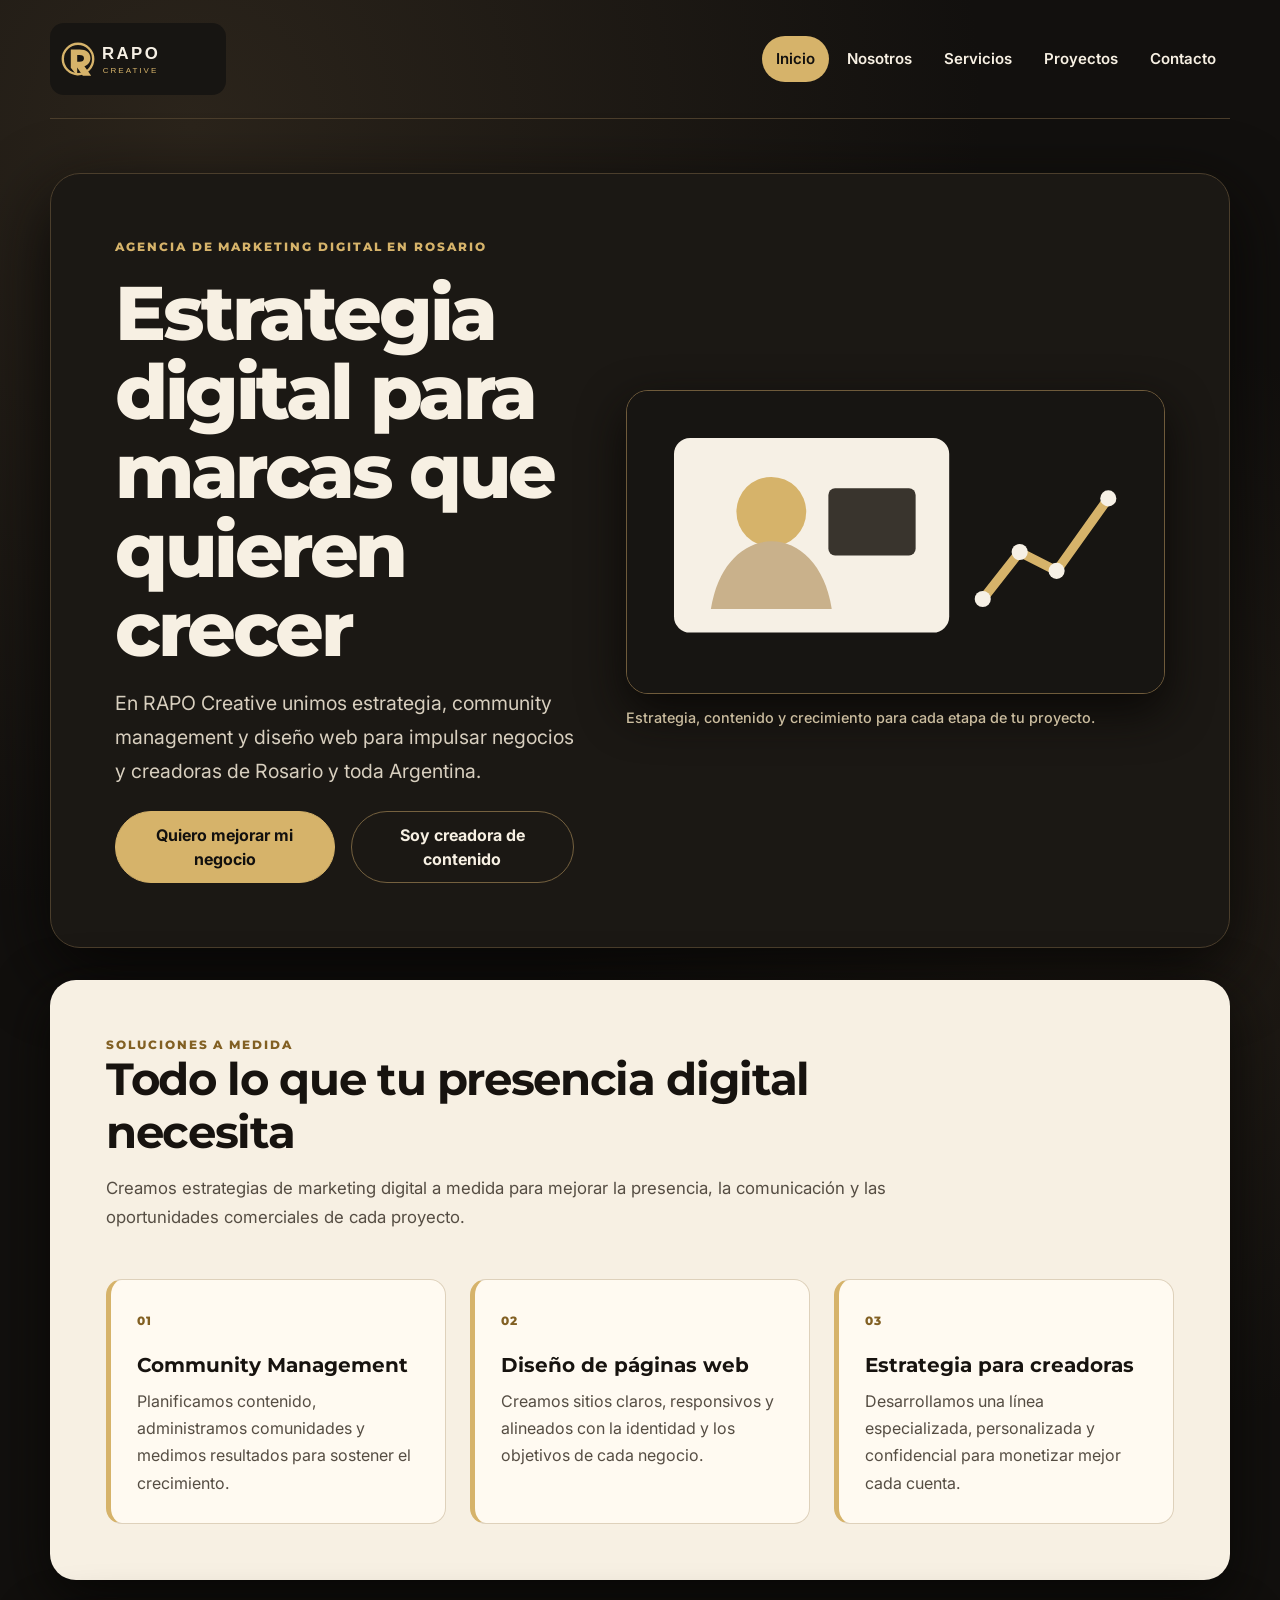
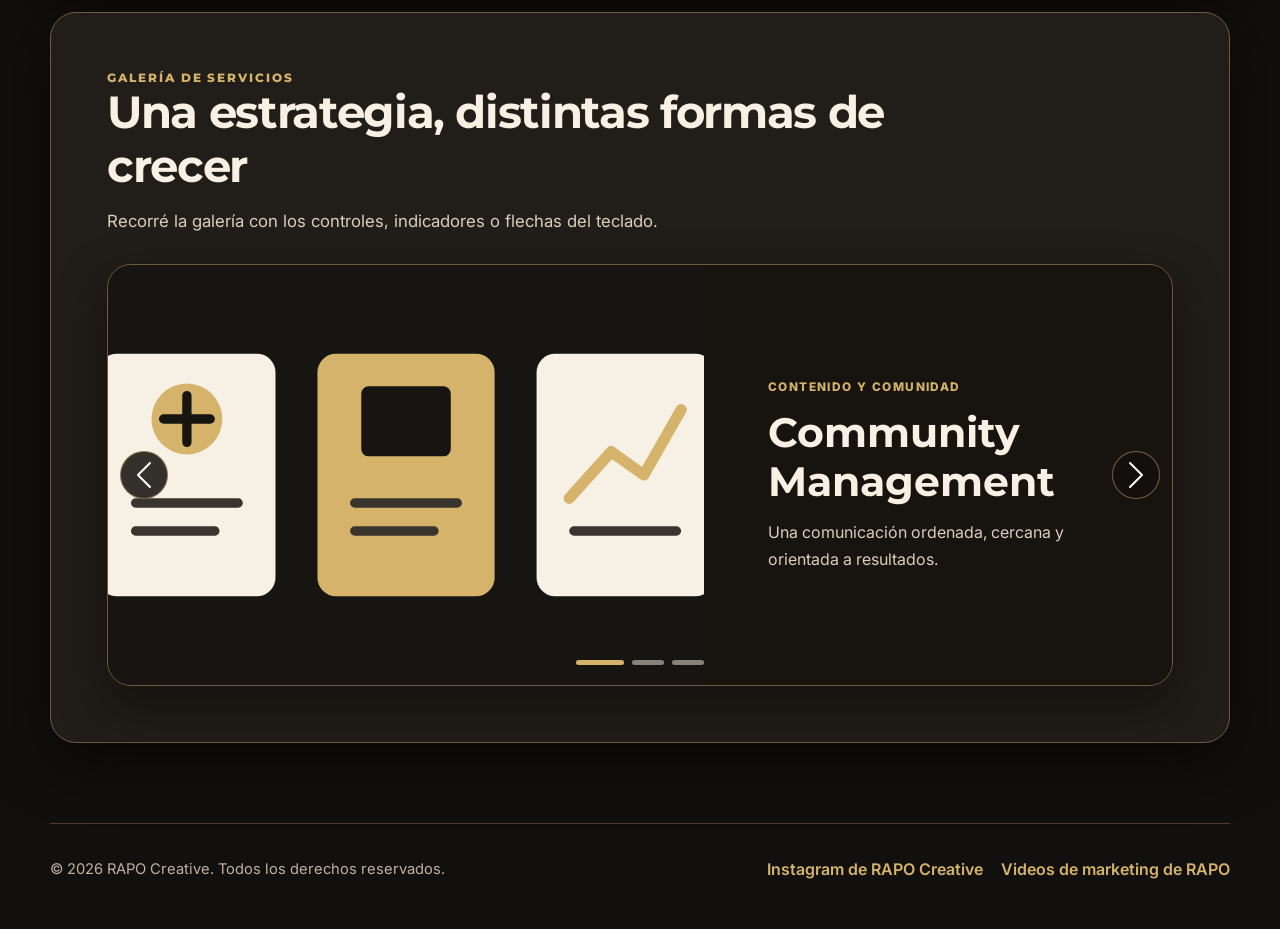
==== index.html @ f34aa63b "feat: optimizar sitio RAPO para SEO y accesibilidad" ====
<!DOCTYPE html>
<html lang="es-AR">
<head>
  <meta charset="UTF-8">
  <meta name="viewport" content="width=device-width, initial-scale=1.0">
  <meta name="description" content="RAPO Creative es una agencia de marketing digital en Rosario especializada en community management, diseño web y estrategias para negocios y creadoras.">
  <meta name="keywords" content="agencia de marketing digital en Rosario, community management, diseño web, estrategia digital, RAPO Creative">
  <meta name="author" content="RAPO Creative">
  <meta name="robots" content="index, follow">
  <meta name="theme-color" content="#12100e">
  <link rel="canonical" href="https://rapocreative.com.ar/">
  <link rel="icon" href="assets/img/logo-rapo.svg" type="image/svg+xml">
  <meta property="og:locale" content="es_AR">
  <meta property="og:type" content="website">
  <meta property="og:site_name" content="RAPO Creative">
  <meta property="og:title" content="Agencia de marketing digital en Rosario | RAPO Creative">
  <meta property="og:description" content="Community management, diseño web y estrategias digitales para negocios y creadoras.">
  <meta property="og:url" content="https://rapocreative.com.ar/">
  <meta name="twitter:card" content="summary">
  <link rel="preconnect" href="https://fonts.googleapis.com">
  <link rel="preconnect" href="https://fonts.gstatic.com" crossorigin>
  <link href="https://fonts.googleapis.com/css2?family=Inter:wght@400;500;600;700&amp;family=Montserrat:wght@600;700;800&amp;display=swap" rel="stylesheet">
  <link href="https://cdn.jsdelivr.net/npm/bootstrap@5.3.8/dist/css/bootstrap.min.css" rel="stylesheet" integrity="sha384-sRIl4kxILFvY47J16cr9ZwB07vP4J8+LH7qKQnuqkuIAvNWLzeN8tE5YBujZqJLB" crossorigin="anonymous">
  <link rel="stylesheet" href="styles/styles.css">
  <title>Agencia de marketing digital en Rosario | RAPO Creative</title>
  <script type="application/ld+json">
    {
      "@context": "https://schema.org",
      "@type": "ProfessionalService",
      "name": "RAPO Creative",
      "url": "https://rapocreative.com.ar/",
      "logo": "https://rapocreative.com.ar/assets/img/logo-rapo.svg",
      "description": "Agencia de marketing digital especializada en community management, diseño web y estrategia para creadoras digitales.",
      "address": {
        "@type": "PostalAddress",
        "addressLocality": "Rosario",
        "addressRegion": "Santa Fe",
        "addressCountry": "AR"
      },
      "areaServed": [
        {"@type": "City", "name": "Rosario"},
        {"@type": "Country", "name": "Argentina"}
      ],
      "sameAs": ["https://www.instagram.com/rapocreative/"],
      "serviceType": ["Community Management", "Diseño web", "Estrategia digital"]
    }
  </script>
</head>
<body class="site-body layout-grid page-home">
  <a class="skip-link" href="#contenido-principal">Saltar al contenido principal</a>
  <header class="site-header">
    <nav class="navbar navbar-expand-lg navbar-dark rapo-navbar" aria-label="Navegación principal">
      <div class="container-fluid px-0">
        <a class="navbar-brand logo-link" href="index.html" aria-label="Ir al inicio de RAPO Creative">
          <img class="logo-image" src="assets/img/logo-rapo.svg" alt="Logo de RAPO Creative" width="220" height="90">
        </a>

        <button class="navbar-toggler" type="button" data-bs-toggle="collapse" data-bs-target="#mainNav" aria-controls="mainNav" aria-expanded="false" aria-label="Abrir menú de navegación">
          <span class="navbar-toggler-icon"></span>
        </button>

        <div class="collapse navbar-collapse" id="mainNav">
          <ul class="navbar-nav ms-auto align-items-lg-center gap-lg-1">
            <li class="nav-item"><a class="nav-link menu-link active" href="index.html" aria-current="page">Inicio</a></li>
            <li class="nav-item"><a class="nav-link menu-link" href="pages/nosotros.html">Nosotros</a></li>
            <li class="nav-item"><a class="nav-link menu-link" href="pages/servicios.html">Servicios</a></li>
            <li class="nav-item"><a class="nav-link menu-link" href="pages/proyectos.html">Proyectos</a></li>
            <li class="nav-item"><a class="nav-link menu-link" href="pages/contacto.html">Contacto</a></li>
          </ul>
        </div>
      </div>
    </nav>
  </header>

  <main class="site-main" id="contenido-principal">
    <section class="hero-section">
      <article class="hero-content">
        <p class="eyebrow-text">AGENCIA DE MARKETING DIGITAL EN ROSARIO</p>
        <h1 class="page-title">Estrategia digital para marcas que quieren crecer</h1>
        <p class="lead-text">En RAPO Creative unimos estrategia, community management y diseño web para impulsar negocios y creadoras de Rosario y toda Argentina.</p>
        <nav class="hero-actions d-flex flex-column flex-sm-row gap-3" aria-label="Acciones principales">
          <a class="btn rapo-btn rapo-btn--primary" href="pages/contacto.html">Quiero mejorar mi negocio</a>
          <a class="btn rapo-btn rapo-btn--secondary" href="pages/servicios.html#creadoras">Soy creadora de contenido</a>
        </nav>
      </article>

      <figure class="hero-figure">
        <img class="hero-image" src="assets/img/agencia-marketing-digital-rapo.svg" alt="Equipo de RAPO Creative trabajando en una estrategia de marketing digital" width="800" height="450" fetchpriority="high">
        <figcaption class="figure-caption">Estrategia, contenido y crecimiento para cada etapa de tu proyecto.</figcaption>
      </figure>
    </section>

    <section class="content-section" aria-labelledby="servicios-destacados">
      <p class="eyebrow-text eyebrow-text--dark">SOLUCIONES A MEDIDA</p>
      <h2 class="section-title" id="servicios-destacados">Todo lo que tu presencia digital necesita</h2>
      <p class="body-text">Creamos estrategias de marketing digital a medida para mejorar la presencia, la comunicación y las oportunidades comerciales de cada proyecto.</p>

      <div class="row g-4 mt-1">
        <div class="col-md-6 col-xl-4">
          <article class="card service-card h-100">
            <div class="card-body">
              <span class="service-number" aria-hidden="true">01</span>
              <h3 class="card-title">Community Management</h3>
              <p class="card-text">Planificamos contenido, administramos comunidades y medimos resultados para sostener el crecimiento.</p>
            </div>
          </article>
        </div>

        <div class="col-md-6 col-xl-4">
          <article class="card service-card h-100">
            <div class="card-body">
              <span class="service-number" aria-hidden="true">02</span>
              <h3 class="card-title">Diseño de páginas web</h3>
              <p class="card-text">Creamos sitios claros, responsivos y alineados con la identidad y los objetivos de cada negocio.</p>
            </div>
          </article>
        </div>

        <div class="col-md-12 col-xl-4">
          <article class="card service-card h-100">
            <div class="card-body">
              <span class="service-number" aria-hidden="true">03</span>
              <h3 class="card-title">Estrategia para creadoras</h3>
              <p class="card-text">Desarrollamos una línea especializada, personalizada y confidencial para monetizar mejor cada cuenta.</p>
            </div>
          </article>
        </div>
      </div>
    </section>

    <section class="content-section content-section--accent gallery-section" aria-labelledby="galeria-titulo">
      <header class="gallery-heading">
        <p class="eyebrow-text">GALERÍA DE SERVICIOS</p>
        <h2 class="section-title section-title--light" id="galeria-titulo">Una estrategia, distintas formas de crecer</h2>
        <p class="body-text body-text--light">Recorré la galería con los controles, indicadores o flechas del teclado.</p>
      </header>

      <section id="rapoCarousel" class="carousel slide carousel-fade rapo-carousel" aria-roledescription="carrusel" aria-label="Galería de servicios de RAPO Creative" data-bs-ride="carousel" data-bs-interval="5500">
        <div class="carousel-indicators">
          <button type="button" data-bs-target="#rapoCarousel" data-bs-slide-to="0" class="active" aria-current="true" aria-label="Ver Community Management"></button>
          <button type="button" data-bs-target="#rapoCarousel" data-bs-slide-to="1" aria-label="Ver diseño web"></button>
          <button type="button" data-bs-target="#rapoCarousel" data-bs-slide-to="2" aria-label="Ver estrategia para creadoras"></button>
        </div>

        <div class="carousel-inner">
          <div class="carousel-item active">
            <article class="carousel-panel">
              <img src="assets/img/servicios-marketing-digital.svg" class="d-block carousel-image" alt="Panel de herramientas para gestionar redes sociales y comunidades digitales" width="800" height="450">
              <div class="carousel-copy">
                <p class="carousel-kicker">CONTENIDO Y COMUNIDAD</p>
                <h3>Community Management</h3>
                <p>Una comunicación ordenada, cercana y orientada a resultados.</p>
              </div>
            </article>
          </div>

          <div class="carousel-item">
            <article class="carousel-panel">
              <img src="assets/img/proyectos-diseno-web-marketing.svg" class="d-block carousel-image" alt="Diseño de una página web adaptable para una marca" width="800" height="450" loading="lazy">
              <div class="carousel-copy">
                <p class="carousel-kicker">DISEÑO Y DESARROLLO</p>
                <h3>Páginas web responsivas</h3>
                <p>Tu negocio disponible en cualquier dispositivo con una identidad coherente.</p>
              </div>
            </article>
          </div>

          <div class="carousel-item">
            <article class="carousel-panel">
              <img src="assets/img/equipo-rapo-estrategia-digital.svg" class="d-block carousel-image" alt="Equipo de RAPO Creative planificando una estrategia para una creadora digital" width="800" height="450" loading="lazy">
              <div class="carousel-copy">
                <p class="carousel-kicker">ACOMPAÑAMIENTO ESPECIALIZADO</p>
                <h3>Estrategia para creadoras</h3>
                <p>Planificación confidencial para profesionalizar contenido y monetización.</p>
              </div>
            </article>
          </div>
        </div>

        <button class="carousel-control-prev" type="button" data-bs-target="#rapoCarousel" data-bs-slide="prev">
          <span class="carousel-control-prev-icon" aria-hidden="true"></span>
          <span class="visually-hidden">Anterior</span>
        </button>
        <button class="carousel-control-next" type="button" data-bs-target="#rapoCarousel" data-bs-slide="next">
          <span class="carousel-control-next-icon" aria-hidden="true"></span>
          <span class="visually-hidden">Siguiente</span>
        </button>
      </section>
    </section>
  </main>

  <footer class="site-footer">
    <p class="copyright-text">&copy; 2026 RAPO Creative. Todos los derechos reservados.</p>
    <nav class="social-nav" aria-label="Redes sociales">
      <ul class="social-list">
        <li class="social-item"><a class="social-link" href="https://www.instagram.com/rapocreative/" target="_blank" rel="me noopener noreferrer">Instagram de RAPO Creative</a></li>
        <li class="social-item"><a class="social-link" href="https://www.instagram.com/rapocreative/reels/" target="_blank" rel="noopener noreferrer">Videos de marketing de RAPO</a></li>
      </ul>
    </nav>
  </footer>

  <script src="https://cdn.jsdelivr.net/npm/bootstrap@5.3.8/dist/js/bootstrap.bundle.min.js" integrity="sha384-FKyoEForCGlyvwx9Hj09JcYn3nv7wiPVlz7YYwJrWVcXK/BmnVDxM+D2scQbITxI" crossorigin="anonymous"></script>
</body>
</html>
---- styles/styles.css ----
/* ==================================================
   1. VARIABLES Y CONFIGURACIÓN GENERAL
   ================================================== */

:root {
  --rapo-bg: #12100e;
  --rapo-surface: #1b1814;
  --rapo-surface-strong: #211d18;
  --rapo-ivory: #f7f0e3;
  --rapo-ivory-soft: #fffaf1;
  --rapo-gold: #d6b36a;
  --rapo-gold-light: #f0d494;
  --rapo-border: #4b3e2c;
  --rapo-text-muted: #d8cfbf;
  --rapo-dark-text: #24201b;
  --rapo-shadow: #080706;
}

* {
  box-sizing: border-box;
}

html {
  scroll-behavior: smooth;
}

.skip-link {
  position: fixed;
  top: 12px;
  left: 12px;
  z-index: 1100;
  padding: 10px 16px;
  border-radius: 999px;
  background-color: var(--rapo-gold-light);
  color: var(--rapo-bg);
  font-weight: 800;
  text-decoration: none;
  transform: translateY(-160%);
  transition: transform 0.2s ease;
}

.skip-link:focus {
  outline: 3px solid var(--rapo-ivory);
  outline-offset: 3px;
  transform: translateY(0);
}

#contenido-principal {
  scroll-margin-top: 24px;
}

.site-body {
  min-height: 100vh;
  margin: 0;
  overflow-x: hidden;
  background-color: var(--rapo-bg);
  background-image:
    radial-gradient(circle at 15% 5%, #2b241b 0, transparent 30%),
    radial-gradient(circle at 85% 35%, #241e17 0, transparent 28%);
  color: var(--rapo-ivory);
  font-family: 'Inter', sans-serif;
  font-size: 1rem;
  font-weight: 400;
  line-height: 1.7;
}

/* ==================================================
   2. NAVBAR DE BOOTSTRAP PERSONALIZADA
   ================================================== */

.site-header {
  width: min(1180px, calc(100% - 24px));
  margin: 0 auto;
  padding: 18px 0;
  border-bottom: 1px solid var(--rapo-border);
}

.rapo-navbar {
  width: 100%;
  padding: 0;
}

.logo-link {
  display: inline-flex;
  margin: 0;
  padding: 0;
  border-radius: 14px;
  transition: transform 0.25s ease, filter 0.25s ease, box-shadow 0.25s ease;
}

.logo-link:hover {
  filter: brightness(1.12);
  transform: translateY(-2px);
}

.logo-link:focus-visible {
  outline: 3px solid var(--rapo-gold-light);
  outline-offset: 5px;
  box-shadow: 0 0 0 5px #12100e;
}

.logo-link:active {
  filter: brightness(0.94);
  transform: translateY(0) scale(0.98);
}

.logo-image {
  display: block;
  width: 164px;
  height: auto;
  border-radius: 14px;
}

.navbar-toggler {
  padding: 9px 11px;
  border: 1px solid var(--rapo-gold);
  border-radius: 12px;
  box-shadow: none;
  transition: background-color 0.2s ease, transform 0.2s ease, box-shadow 0.2s ease;
}

.navbar-toggler:hover {
  background-color: #d6b36a26;
  transform: translateY(-1px);
}

.navbar-toggler:focus {
  border-color: var(--rapo-gold-light);
  box-shadow: 0 0 0 4px #d6b36a40;
}

.navbar-toggler:active {
  background-color: var(--rapo-gold);
  transform: scale(0.96);
}

.navbar-collapse {
  padding: 16px 0 2px;
}

.rapo-navbar .navbar-nav .nav-link {
  display: block;
  margin: 3px 0;
  padding: 10px 14px;
  border-radius: 999px;
  color: var(--rapo-ivory);
  font-size: 0.94rem;
  font-weight: 600;
  text-decoration: none;
  transition: background-color 0.22s ease, color 0.22s ease, transform 0.22s ease, box-shadow 0.22s ease;
}

.rapo-navbar .navbar-nav .nav-link:hover {
  background-color: #d6b36a26;
  color: var(--rapo-gold-light);
  transform: translateX(4px);
}

.rapo-navbar .navbar-nav .nav-link:focus-visible {
  outline: 3px solid var(--rapo-gold-light);
  outline-offset: 2px;
  background-color: #d6b36a1f;
  color: var(--rapo-ivory);
}

.rapo-navbar .navbar-nav .nav-link:active {
  background-color: var(--rapo-gold-light);
  color: var(--rapo-bg);
  transform: scale(0.96);
}

.rapo-navbar .navbar-nav .nav-link.active,
.rapo-navbar .navbar-nav .nav-link.active:hover {
  background-color: var(--rapo-gold);
  color: var(--rapo-bg);
}

/* ==================================================
   3. CONTENIDO PRINCIPAL Y PORTADA
   ================================================== */

.site-main {
  width: min(1180px, calc(100% - 24px));
  margin: 0 auto;
  padding: 28px 0 56px;
}

.hero-section {
  display: flex;
  flex-direction: column;
  gap: 32px;
  margin-bottom: 32px;
  padding: clamp(28px, 5vw, 68px);
  overflow: hidden;
  border: 1px solid var(--rapo-border);
  border-radius: 30px;
  background-color: var(--rapo-surface);
  box-shadow: 0 24px 70px var(--rapo-shadow);
}

.hero-content {
  display: flex;
  flex-direction: column;
  gap: 18px;
  min-width: 0;
}

.eyebrow-text {
  margin: 0;
  color: var(--rapo-gold);
  font-family: 'Montserrat', sans-serif;
  font-size: 0.76rem;
  font-weight: 800;
  letter-spacing: 0.16em;
  line-height: 1.4;
}

.eyebrow-text--dark {
  color: #826023;
}

.page-title {
  margin: 0;
  color: var(--rapo-ivory);
  font-family: 'Montserrat', sans-serif;
  font-size: clamp(2.45rem, 6vw, 4.75rem);
  font-weight: 800;
  letter-spacing: -0.045em;
  line-height: 1.04;
}

.lead-text {
  margin: 0;
  color: var(--rapo-text-muted);
  font-size: clamp(1.04rem, 2vw, 1.22rem);
  font-weight: 400;
  line-height: 1.75;
}

.hero-actions {
  margin-top: 4px;
}

.hero-figure {
  margin: 0;
  min-width: 0;
}

.hero-image {
  display: block;
  width: 100%;
  height: auto;
  border: 1px solid #6f5b3b;
  border-radius: 22px;
  box-shadow: 0 18px 45px #0b0907;
}

.figure-caption {
  margin-top: 12px;
  color: #cbbd9f;
  font-size: 0.9rem;
  font-weight: 500;
}

/* Botones de Bootstrap con identidad RAPO */
.rapo-btn {
  min-height: 48px;
  padding: 11px 20px;
  border: 1px solid transparent;
  border-radius: 999px;
  font-family: 'Inter', sans-serif;
  font-weight: 700;
  transition: background-color 0.22s ease, border-color 0.22s ease, color 0.22s ease, transform 0.22s ease, box-shadow 0.22s ease;
}

.rapo-btn--primary {
  border-color: var(--rapo-gold);
  background-color: var(--rapo-gold);
  color: var(--rapo-bg);
}

.rapo-btn--secondary {
  border-color: #75613f;
  background-color: transparent;
  color: var(--rapo-ivory);
}

.rapo-btn:hover {
  border-color: var(--rapo-gold-light);
  background-color: var(--rapo-gold-light);
  color: var(--rapo-bg);
  transform: translateY(-3px);
  box-shadow: 0 10px 24px #08070680;
}

.rapo-btn:focus-visible {
  outline: 3px solid var(--rapo-gold-light);
  outline-offset: 4px;
  box-shadow: 0 0 0 5px #12100e;
}

.rapo-btn:active,
.rapo-btn.btn:active {
  border-color: #b48f44;
  background-color: #b48f44;
  color: var(--rapo-bg);
  transform: translateY(0) scale(0.97);
  box-shadow: none;
}

/* ==================================================
   4. SECCIONES, TARJETAS Y LISTAS
   ================================================== */

.content-section {
  margin-top: 32px;
  padding: clamp(28px, 5vw, 56px);
  border-radius: 26px;
  background-color: var(--rapo-ivory);
  color: var(--rapo-dark-text);
  box-shadow: 0 18px 55px #090806;
}

.content-section--accent {
  border: 1px solid #6f5b3b;
  background-color: var(--rapo-surface-strong);
  color: var(--rapo-ivory);
}

.section-title {
  max-width: 820px;
  margin: 0 0 14px;
  color: #17130f;
  font-family: 'Montserrat', sans-serif;
  font-size: clamp(1.8rem, 4vw, 2.8rem);
  font-weight: 700;
  letter-spacing: -0.03em;
  line-height: 1.2;
}

.section-title--light {
  color: var(--rapo-ivory);
}

.body-text {
  max-width: 850px;
  margin: 0 0 24px;
  color: #554d43;
  font-size: 1.05rem;
}

.body-text--light {
  color: var(--rapo-text-muted);
}

.content-card,
.service-card,
.project-card {
  border: 1px solid #ded1bb;
  border-left: 5px solid var(--rapo-gold);
  border-radius: 16px;
  background-color: var(--rapo-ivory-soft);
  color: var(--rapo-dark-text);
  box-shadow: none;
  transition: transform 0.24s ease, border-color 0.24s ease, box-shadow 0.24s ease, background-color 0.24s ease;
}

.content-card {
  margin-top: 18px;
  padding: 24px;
}

.service-card .card-body,
.project-card .card-body {
  padding: 26px;
}

.content-card:hover,
.service-card:hover,
.project-card:hover {
  border-color: #c5a35d;
  background-color: #fffdf8;
  transform: translateY(-6px);
  box-shadow: 0 16px 30px #3a2d171f;
}

.content-card:focus,
.service-card:focus,
.project-card:focus {
  outline: 3px solid #a47e35;
  outline-offset: 4px;
  transform: translateY(-3px);
}

.content-card:active,
.service-card:active,
.project-card:active {
  background-color: #f4e7d1;
  transform: translateY(-1px) scale(0.99);
  box-shadow: 0 6px 16px #3a2d171a;
}

.card-title {
  margin: 0 0 9px;
  color: #17130f;
  font-family: 'Montserrat', sans-serif;
  font-size: 1.23rem;
  font-weight: 700;
  line-height: 1.3;
}

.card-text {
  margin: 0;
  color: #554d43;
}

.service-number,
.project-tag {
  display: inline-block;
  margin-bottom: 22px;
  color: #826023;
  font-family: 'Montserrat', sans-serif;
  font-size: 0.78rem;
  font-weight: 800;
  letter-spacing: 0.12em;
}

.feature-list,
.process-list {
  display: grid;
  grid-template-columns: minmax(0, 1fr);
  gap: 14px;
  margin: 26px 0 0;
  padding: 0;
  list-style: none;
}

.feature-item,
.process-item {
  position: relative;
  padding: 18px 18px 18px 48px;
  border: 1px solid #5a4932;
  border-radius: 14px;
  background-color: #17130f;
  color: var(--rapo-ivory);
  font-weight: 500;
}

.feature-item::before,
.process-item::before {
  position: absolute;
  top: 17px;
  left: 18px;
  color: var(--rapo-gold);
  font-family: 'Montserrat', sans-serif;
  font-size: 1.15rem;
  font-weight: 800;
}

.feature-item::before {
  content: '•';
}

.process-list {
  counter-reset: process-step;
}

.process-item {
  counter-increment: process-step;
}

.process-item::before {
  content: counter(process-step) '.';
}

/* ==================================================
   5. CAROUSEL DE BOOTSTRAP
   ================================================== */

.gallery-heading {
  margin-bottom: 28px;
}

.rapo-carousel {
  overflow: hidden;
  border: 1px solid #6f5b3b;
  border-radius: 24px;
  background-color: #15120f;
  box-shadow: 0 20px 46px #08070680;
}

.rapo-carousel .carousel-inner {
  border-radius: 23px;
}

.carousel-panel {
  display: grid;
  grid-template-columns: minmax(0, 1fr);
  min-height: 470px;
  background-color: #17130f;
  transition: background-color 0.3s ease, filter 0.3s ease, transform 0.3s ease;
}

.carousel-panel:hover {
  background-color: #1e1913;
}

.carousel-panel:focus {
  outline: 3px solid var(--rapo-gold-light);
  outline-offset: -7px;
  filter: brightness(1.05);
}

.carousel-panel:active {
  filter: brightness(0.93);
  transform: scale(0.995);
}

.carousel-image {
  width: 100%;
  height: 270px;
  object-fit: cover;
  object-position: center;
}

.carousel-copy {
  display: flex;
  flex-direction: column;
  justify-content: center;
  padding: 36px 52px 72px;
}

.carousel-copy h3 {
  margin: 0 0 12px;
  color: var(--rapo-ivory);
  font-family: 'Montserrat', sans-serif;
  font-size: clamp(1.65rem, 4vw, 2.55rem);
  font-weight: 700;
}

.carousel-copy p {
  margin: 0;
  color: var(--rapo-text-muted);
}

.carousel-copy .carousel-kicker {
  margin-bottom: 12px;
  color: var(--rapo-gold);
  font-size: 0.74rem;
  font-weight: 800;
  letter-spacing: 0.12em;
}

.rapo-carousel .carousel-indicators {
  gap: 8px;
  margin-bottom: 20px;
}

.rapo-carousel .carousel-indicators [data-bs-target] {
  width: 32px;
  height: 5px;
  margin: 0;
  border: 0;
  border-radius: 999px;
  background-color: #f7f0e3;
  transition: width 0.22s ease, background-color 0.22s ease, transform 0.22s ease;
}

.rapo-carousel .carousel-indicators [data-bs-target]:hover,
.rapo-carousel .carousel-indicators [data-bs-target]:focus-visible {
  width: 44px;
  background-color: var(--rapo-gold-light);
  outline: none;
}

.rapo-carousel .carousel-indicators [data-bs-target]:active {
  transform: scaleX(0.86);
}

.rapo-carousel .carousel-indicators .active {
  width: 48px;
  background-color: var(--rapo-gold);
}

.rapo-carousel .carousel-control-prev,
.rapo-carousel .carousel-control-next {
  width: 48px;
  height: 48px;
  top: 50%;
  margin: 0 12px;
  border: 1px solid #d6b36a80;
  border-radius: 50%;
  background-color: #12100ed9;
  opacity: 1;
  transform: translateY(-50%);
  transition: background-color 0.2s ease, transform 0.2s ease, box-shadow 0.2s ease;
}

.rapo-carousel .carousel-control-prev:hover,
.rapo-carousel .carousel-control-next:hover {
  background-color: var(--rapo-gold);
  transform: translateY(-50%) scale(1.08);
}

.rapo-carousel .carousel-control-prev:focus-visible,
.rapo-carousel .carousel-control-next:focus-visible {
  outline: 3px solid var(--rapo-gold-light);
  outline-offset: 3px;
  box-shadow: 0 0 0 4px #12100e;
}

.rapo-carousel .carousel-control-prev:active,
.rapo-carousel .carousel-control-next:active {
  background-color: #b48f44;
  transform: translateY(-50%) scale(0.93);
}

/* ==================================================
   6. ACORDEÓN DE BOOTSTRAP
   ================================================== */

.rapo-accordion {
  margin-top: 28px;
  --bs-accordion-border-color: #5a4932;
  --bs-accordion-border-radius: 14px;
  --bs-accordion-inner-border-radius: 13px;
}

.rapo-accordion .accordion-item {
  overflow: hidden;
  border-color: #5a4932;
  background-color: #17130f;
  color: var(--rapo-ivory);
}

.rapo-accordion .accordion-button {
  background-color: #17130f;
  color: var(--rapo-ivory);
  font-family: 'Montserrat', sans-serif;
  font-weight: 700;
  box-shadow: none;
  transition: background-color 0.22s ease, color 0.22s ease, padding-left 0.22s ease;
}

.rapo-accordion .accordion-button:not(.collapsed) {
  background-color: var(--rapo-gold);
  color: var(--rapo-bg);
}

.rapo-accordion .accordion-button:hover {
  background-color: #2a231a;
  color: var(--rapo-gold-light);
  padding-left: 24px;
}

.rapo-accordion .accordion-button:not(.collapsed):hover {
  background-color: var(--rapo-gold-light);
  color: var(--rapo-bg);
}

.rapo-accordion .accordion-button:focus-visible {
  outline: 3px solid var(--rapo-gold-light);
  outline-offset: -4px;
  box-shadow: none;
}

.rapo-accordion .accordion-button:active {
  background-color: #b48f44;
  color: var(--rapo-bg);
}

.rapo-accordion .accordion-button::after {
  filter: invert(88%) sepia(33%) saturate(650%) hue-rotate(352deg) brightness(95%);
}

.rapo-accordion .accordion-button:not(.collapsed)::after {
  filter: brightness(0.2);
}

.rapo-accordion .accordion-body {
  color: var(--rapo-text-muted);
}

/* ==================================================
   7. MOBILE FIRST: GRID, FLEXBOX Y BOX MODEL
   ================================================== */

.layout-grid .site-main {
  display: flex;
  flex-direction: column;
  gap: 32px;
}

.layout-grid .hero-section {
  display: grid;
  grid-template-columns: minmax(0, 1fr);
  grid-template-areas:
    'contenido'
    'imagen';
  align-items: center;
  gap: 32px;
  margin-bottom: 0;
}

.layout-grid .hero-content {
  grid-area: contenido;
}

.layout-grid .hero-figure {
  grid-area: imagen;
}

.layout-grid .content-section {
  margin-top: 0;
}

.project-cards {
  margin-top: 8px;
}

.service-grid {
  margin-top: 8px;
}

.contact-address {
  margin: 22px 0 0;
  color: #4a4238;
  font-style: normal;
  font-weight: 600;
  line-height: 1.7;
}

/* ==================================================
   8. PIE DE PÁGINA Y ENLACES
   ================================================== */

.site-footer {
  display: flex;
  flex-direction: column;
  align-items: flex-start;
  justify-content: space-between;
  gap: 24px;
  width: min(1180px, calc(100% - 24px));
  margin: 0 auto;
  padding: 32px 0 46px;
  border-top: 1px solid var(--rapo-border);
}

.copyright-text {
  margin: 0;
  color: #bdb2a1;
  font-size: 0.92rem;
}

.social-list {
  display: flex;
  flex-wrap: wrap;
  gap: 18px;
  margin: 0;
  padding: 0;
  list-style: none;
}

.social-link {
  display: inline-block;
  color: var(--rapo-gold);
  font-weight: 600;
  text-decoration: none;
  transition: color 0.2s ease, transform 0.2s ease, text-decoration-color 0.2s ease;
}

.social-link:hover {
  color: var(--rapo-ivory);
  text-decoration: underline;
  text-decoration-color: var(--rapo-gold);
  text-underline-offset: 5px;
  transform: translateY(-2px);
}

.social-link:focus-visible {
  outline: 3px solid var(--rapo-gold-light);
  outline-offset: 4px;
  border-radius: 4px;
  color: var(--rapo-ivory);
}

.social-link:active {
  color: #b48f44;
  transform: translateY(0) scale(0.96);
}

/* ==================================================
   9. AJUSTES RESPONSIVOS MOBILE FIRST
   ================================================== */

@media (max-width: 575.98px) {
  .site-header,
  .site-main,
  .site-footer {
    width: min(100% - 32px, 1180px);
  }

  .site-header {
    padding: 14px 0;
  }

  .logo-image {
    width: 132px;
  }

  .navbar-toggler {
    padding: 7px 9px;
  }

  .site-main {
    padding: 20px 0 48px;
  }

  .hero-section {
    gap: 24px;
    margin-bottom: 24px;
    padding: 24px;
    border-radius: 22px;
  }

  .page-title {
    font-size: clamp(2rem, 11vw, 2.8rem);
    line-height: 1.08;
  }

  .lead-text {
    font-size: 1rem;
    line-height: 1.65;
  }

  .hero-actions,
  .hero-actions .rapo-btn {
    width: 100%;
  }

  .content-section {
    margin-top: 24px;
    padding: 24px;
    border-radius: 22px;
  }

  .section-title {
    font-size: clamp(1.65rem, 8vw, 2.15rem);
  }

  .service-card .card-body,
  .project-card .card-body {
    padding: 22px;
  }

  .carousel-panel {
    min-height: 0;
  }

  .carousel-image {
    height: 210px;
  }

  .carousel-copy {
    padding: 30px 24px 76px;
  }

  .rapo-carousel .carousel-control-prev,
  .rapo-carousel .carousel-control-next {
    width: 42px;
    height: 42px;
    margin: 0 8px;
  }

  .rapo-carousel .carousel-indicators [data-bs-target] {
    width: 24px;
  }

  .rapo-carousel .carousel-indicators .active {
    width: 36px;
  }

  .rapo-accordion .accordion-button {
    padding: 16px;
    font-size: 0.96rem;
    line-height: 1.4;
  }

  .site-footer {
    padding: 28px 0 36px;
  }
}

@media (min-width: 576px) {
  .site-header,
  .site-main,
  .site-footer {
    width: min(1180px, calc(100% - 40px));
  }

  .hero-actions {
    align-items: center;
  }
}

@media (min-width: 768px) and (max-width: 991.98px) {
  .site-main {
    padding: 40px 0 64px;
  }

  .hero-section {
    padding: 44px;
  }

  .content-section {
    padding: 44px;
  }

  .carousel-image {
    height: 340px;
  }

  .feature-list,
  .process-list {
    grid-template-columns: repeat(2, minmax(0, 1fr));
  }
}

/* ==================================================
   10. BREAKPOINT DE ESCRITORIO
   ================================================== */

@media (min-width: 992px) {
  .site-header {
    width: min(1180px, calc(100% - 40px));
    padding: 23px 0;
  }

  .logo-image {
    width: 176px;
  }

  .navbar-collapse {
    padding: 0;
  }

  .rapo-navbar .navbar-nav .nav-link {
    margin: 0;
  }

  .rapo-navbar .navbar-nav .nav-link:hover {
    transform: translateY(-2px);
  }

  .site-main,
  .site-footer {
    width: min(1180px, calc(100% - 40px));
  }

  .site-main {
    padding: 54px 0 80px;
  }

  .hero-section {
    flex-direction: row;
    align-items: center;
    gap: 52px;
  }

  .hero-content {
    flex: 1 1 42%;
  }

  .hero-figure {
    flex: 1 1 58%;
  }

  .layout-grid .hero-section {
    grid-template-columns: minmax(0, 0.92fr) minmax(0, 1.08fr);
    grid-template-areas: 'contenido imagen';
    gap: 52px;
  }

  .carousel-panel {
    grid-template-columns: minmax(0, 1.12fr) minmax(320px, 0.88fr);
    min-height: 420px;
  }

  .carousel-image {
    height: 100%;
    min-height: 420px;
  }

  .carousel-copy {
    padding: 58px 64px;
  }

  .feature-list,
  .process-list {
    grid-template-columns: repeat(2, minmax(0, 1fr));
  }

  .site-footer {
    flex-direction: row;
    align-items: center;
  }
}

@media (prefers-reduced-motion: reduce) {
  *,
  *::before,
  *::after {
    scroll-behavior: auto !important;
    transition-duration: 0.01ms !important;
    animation-duration: 0.01ms !important;
    animation-iteration-count: 1 !important;
  }
}
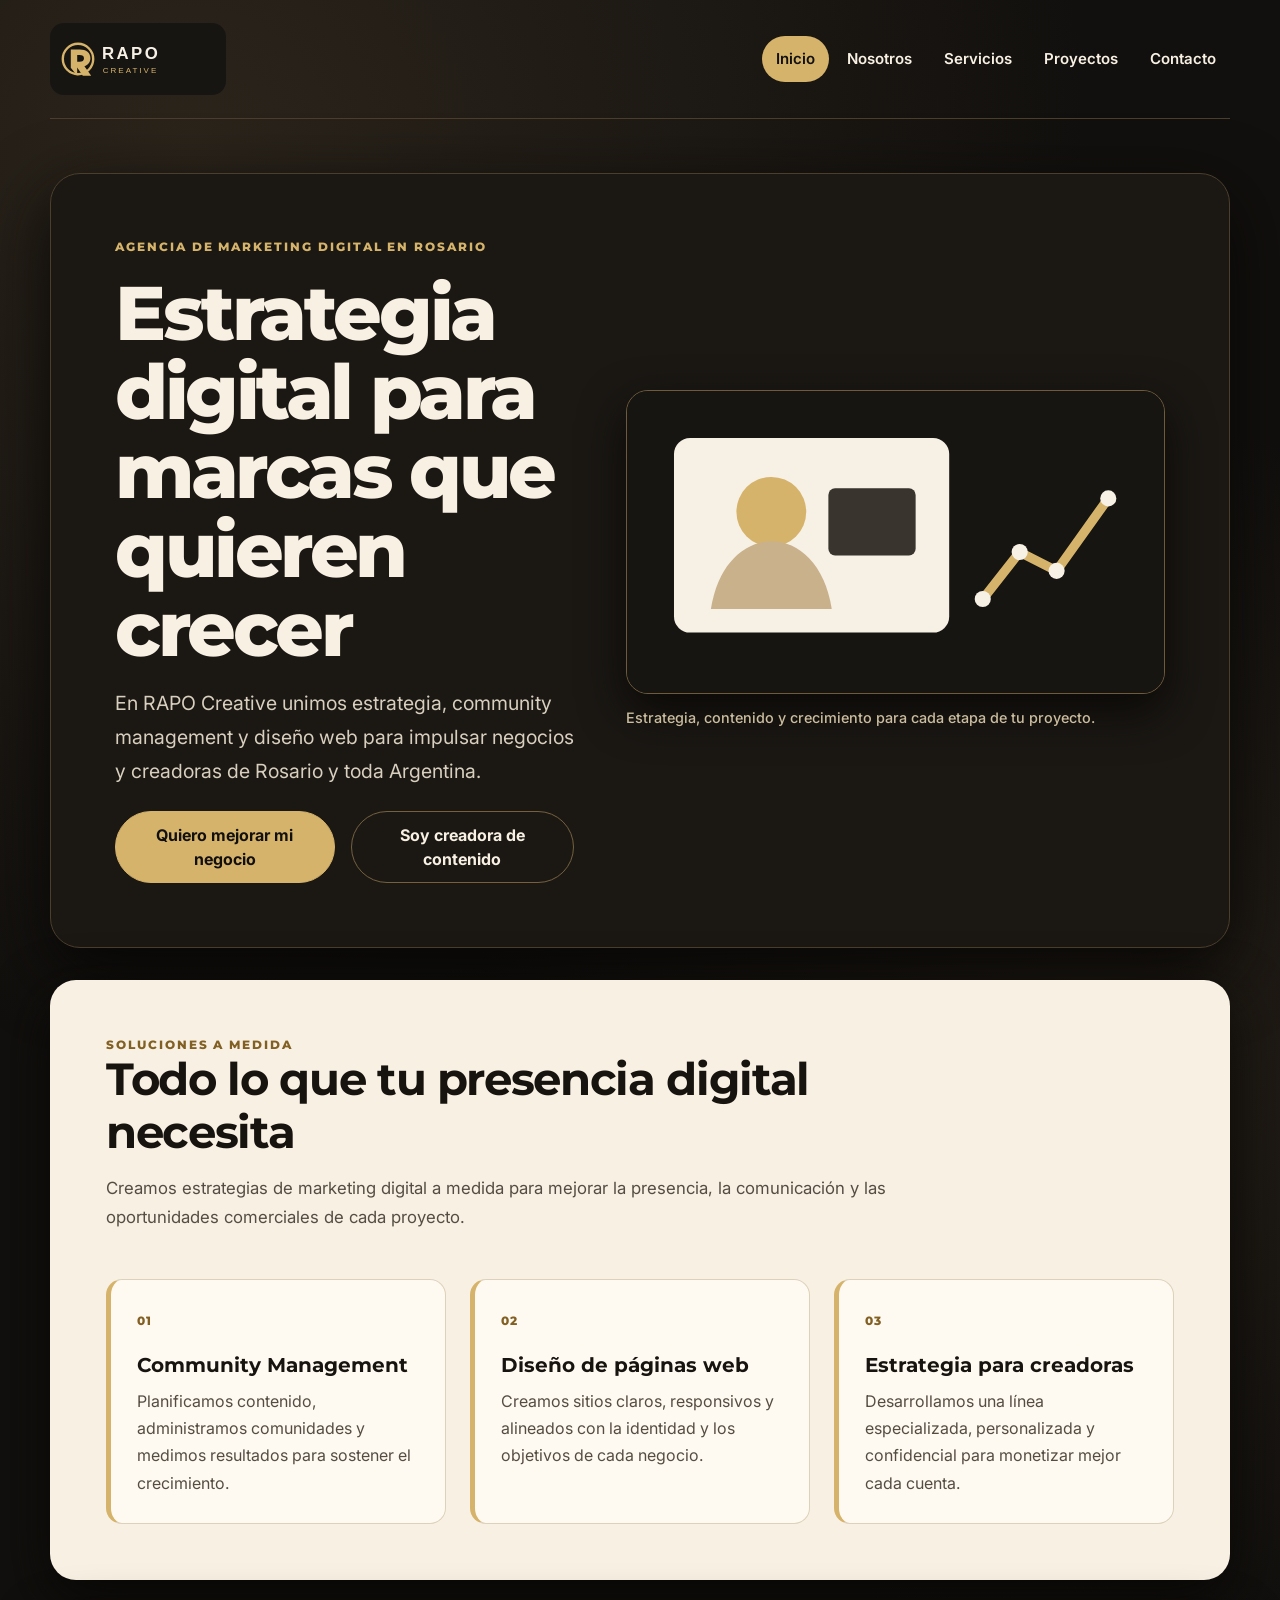
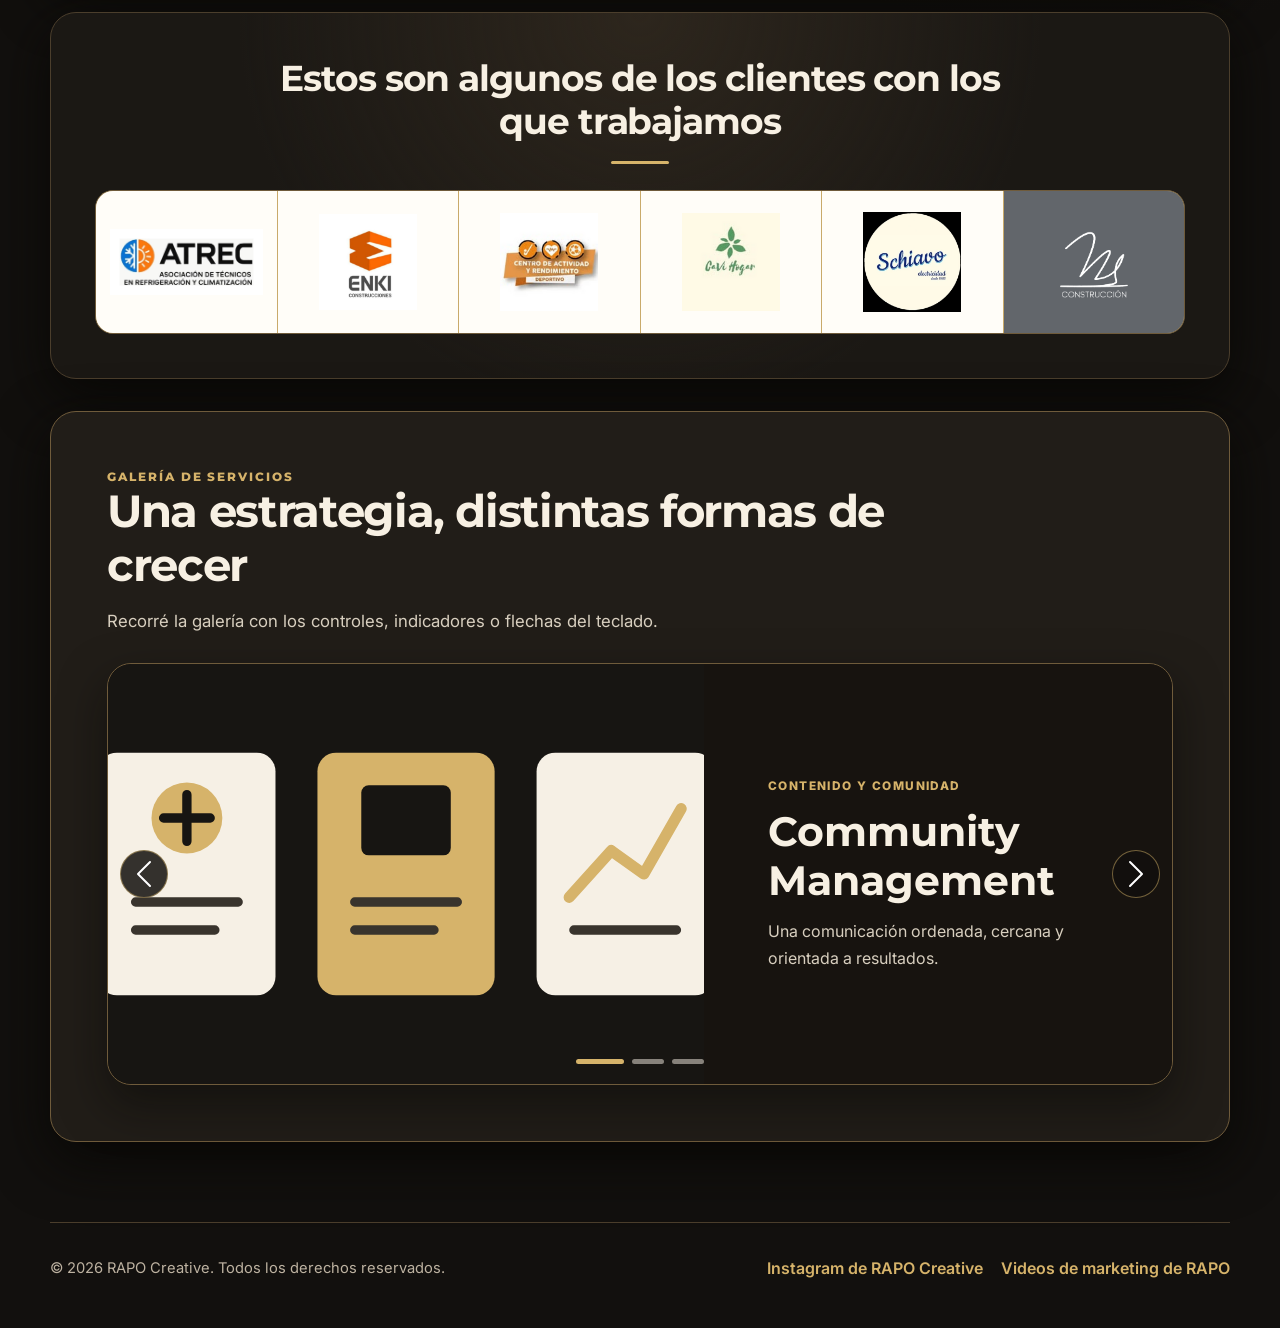
==== commit 1bb93e40: "feat: agregar sección de clientes" ====
--- a/index.html
+++ b/index.html
@@ -128,6 +128,60 @@
       </div>
     </section>
 
+    <section class="content-section clients-section" aria-labelledby="clientes-titulo">
+      <h2 class="section-title" id="clientes-titulo">Estos son algunos de los clientes con los que trabajamos</h2>
+
+      <ul class="clients-grid" aria-label="Clientes de RAPO Creative">
+        <li class="client-card client-card--atrec">
+          <a class="client-link" href="https://www.instagram.com/atrecarg/" target="_blank" rel="noopener noreferrer" aria-label="Visitar el Instagram de ATREC">
+            <span class="client-logo-frame">
+              <img class="client-logo" src="assets/img/cliente-atrec-optimizado.png" alt="Logo de ATREC, Asociación de Técnicos en Refrigeración y Climatización" loading="lazy">
+            </span>
+          </a>
+        </li>
+
+        <li class="client-card client-card--enki">
+          <a class="client-link" href="https://www.instagram.com/enki_construcciones/" target="_blank" rel="noopener noreferrer" aria-label="Visitar el Instagram de ENKI Construcciones">
+            <span class="client-logo-frame">
+              <img class="client-logo" src="assets/img/cliente-enki.jpeg" alt="Logo de ENKI Construcciones" loading="lazy">
+            </span>
+          </a>
+        </li>
+
+        <li class="client-card client-card--cayrd">
+          <a class="client-link" href="https://www.instagram.com/cayr.d/" target="_blank" rel="noopener noreferrer" aria-label="Visitar el Instagram de CAYR.D">
+            <span class="client-logo-frame">
+              <img class="client-logo" src="assets/img/cliente-cayrd-optimizado.png" alt="Logo del Centro de Actividad y Rendimiento Deportivo CAYR.D" loading="lazy">
+            </span>
+          </a>
+        </li>
+
+        <li class="client-card client-card--cavi">
+          <a class="client-link" href="https://www.instagram.com/cavihogar_rosario/" target="_blank" rel="noopener noreferrer" aria-label="Visitar el Instagram de Cavi Hogar Rosario">
+            <span class="client-logo-frame">
+              <img class="client-logo" src="assets/img/cliente-cavi-hogar-optimizado.png" alt="Logo de Cavi Hogar Rosario" loading="lazy">
+            </span>
+          </a>
+        </li>
+
+        <li class="client-card client-card--schiavo">
+          <div class="client-link">
+            <span class="client-logo-frame">
+              <img class="client-logo" src="assets/img/cliente-schiavo-electricidad.jpeg" alt="Logo de Schiavo Electricidad, desde 1986" loading="lazy">
+            </span>
+          </div>
+        </li>
+
+        <li class="client-card client-card--nes">
+          <div class="client-link">
+            <span class="client-logo-frame client-logo-frame--nes">
+              <img class="client-logo" src="assets/img/cliente-nes-construccion.png" alt="Logo de NES Construcción" loading="lazy">
+            </span>
+          </div>
+        </li>
+      </ul>
+    </section>
+
     <section class="content-section content-section--accent gallery-section" aria-labelledby="galeria-titulo">
       <header class="gallery-heading">
         <p class="eyebrow-text">GALERÍA DE SERVICIOS</p>
--- a/styles/styles.css
+++ b/styles/styles.css
@@ -425,6 +425,111 @@
   letter-spacing: 0.12em;
 }
 
+/* Clientes de RAPO Creative */
+.clients-section {
+  padding: clamp(30px, 4vw, 44px);
+  border: 1px solid var(--rapo-border);
+  background:
+    radial-gradient(circle at 50% 0, #2d261d 0, transparent 58%),
+    var(--rapo-surface);
+  color: var(--rapo-ivory);
+  box-shadow: 0 18px 55px #090806;
+}
+
+.clients-section .section-title {
+  max-width: 760px;
+  margin: 0 auto 26px;
+  color: var(--rapo-ivory);
+  font-size: clamp(1.55rem, 3vw, 2.25rem);
+  text-align: center;
+}
+
+.clients-section .section-title::after {
+  display: block;
+  width: 58px;
+  height: 3px;
+  margin: 18px auto 0;
+  border-radius: 999px;
+  background-color: var(--rapo-gold);
+  content: '';
+}
+
+.clients-grid {
+  display: grid;
+  grid-template-columns: repeat(2, minmax(0, 1fr));
+  gap: 1px;
+  margin: 0;
+  padding: 0;
+  overflow: hidden;
+  border: 1px solid #6f5b3b;
+  border-radius: 18px;
+  background-color: #c9aa6b;
+  list-style: none;
+}
+
+.client-card {
+  min-width: 0;
+  background-color: #fffdf8;
+  transition: background-color 0.24s ease;
+}
+
+.client-card:hover {
+  background-color: #f7ead4;
+}
+
+.client-link {
+  display: grid;
+  place-items: center;
+  height: 100%;
+  min-height: 132px;
+  padding: 14px;
+  color: var(--rapo-dark-text);
+  text-align: center;
+  text-decoration: none;
+}
+
+.client-link:focus-visible {
+  outline: 3px solid #a47e35;
+  outline-offset: -5px;
+}
+
+.client-logo-frame {
+  display: flex;
+  align-items: center;
+  justify-content: center;
+  width: 100%;
+  height: 104px;
+  background-color: transparent;
+}
+
+.client-card--nes,
+.client-card--nes:hover,
+.client-logo-frame--nes {
+  background-color: #62666b;
+}
+
+.client-logo {
+  display: block;
+  width: auto;
+  max-width: 100%;
+  height: auto;
+  max-height: 100%;
+  object-fit: contain;
+  object-position: center;
+}
+
+.client-card--atrec .client-logo {
+  width: 100%;
+}
+
+.client-card--enki .client-logo,
+.client-card--cayrd .client-logo,
+.client-card--cavi .client-logo,
+.client-card--schiavo .client-logo,
+.client-card--nes .client-logo {
+  max-width: 98px;
+}
+
 .feature-list,
 .process-list {
   display: grid;
@@ -901,6 +1006,10 @@
   .hero-actions {
     align-items: center;
   }
+
+  .clients-grid {
+    grid-template-columns: repeat(3, minmax(0, 1fr));
+  }
 }
 
 @media (min-width: 768px) and (max-width: 991.98px) {
@@ -924,6 +1033,7 @@
   .process-list {
     grid-template-columns: repeat(2, minmax(0, 1fr));
   }
+
 }
 
 /* ==================================================
@@ -998,6 +1108,14 @@
   .feature-list,
   .process-list {
     grid-template-columns: repeat(2, minmax(0, 1fr));
+  }
+
+  .clients-grid {
+    grid-template-columns: repeat(6, minmax(0, 1fr));
+  }
+
+  .client-link {
+    min-height: 142px;
   }
 
   .site-footer {
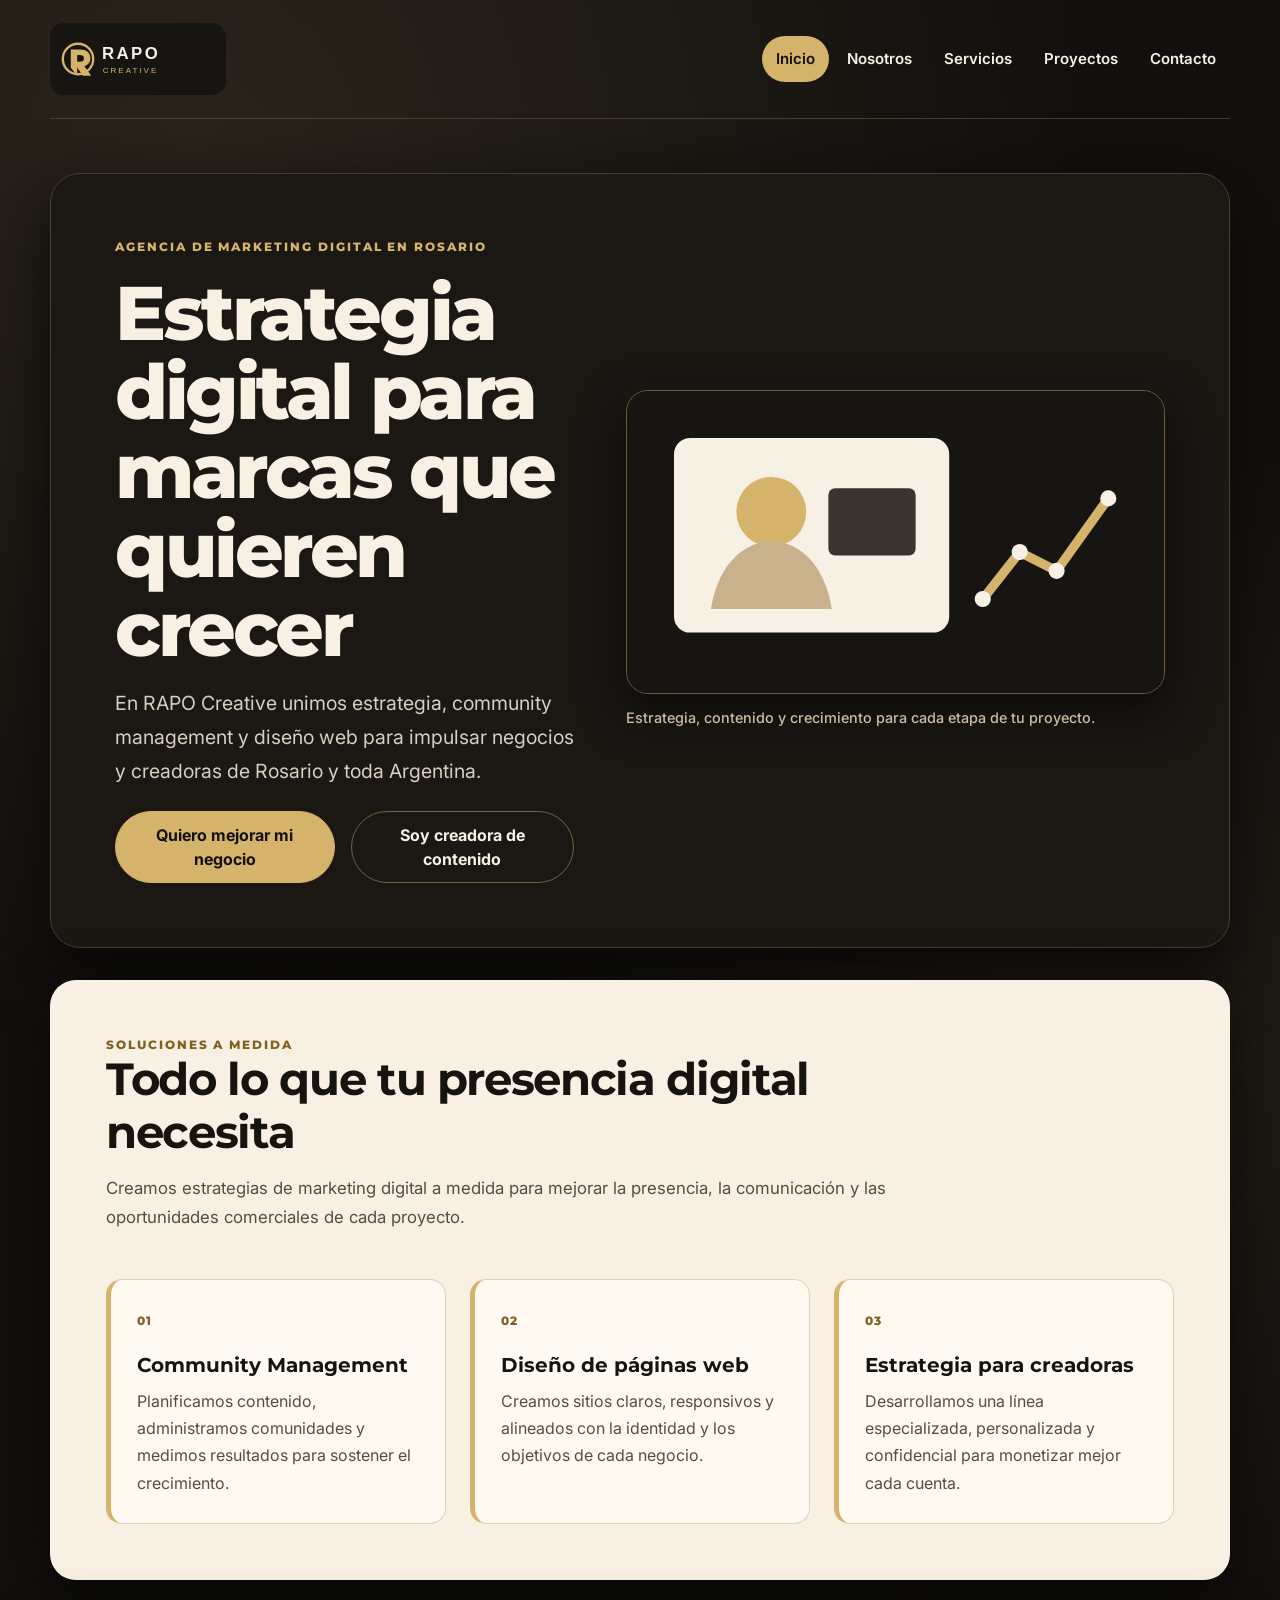
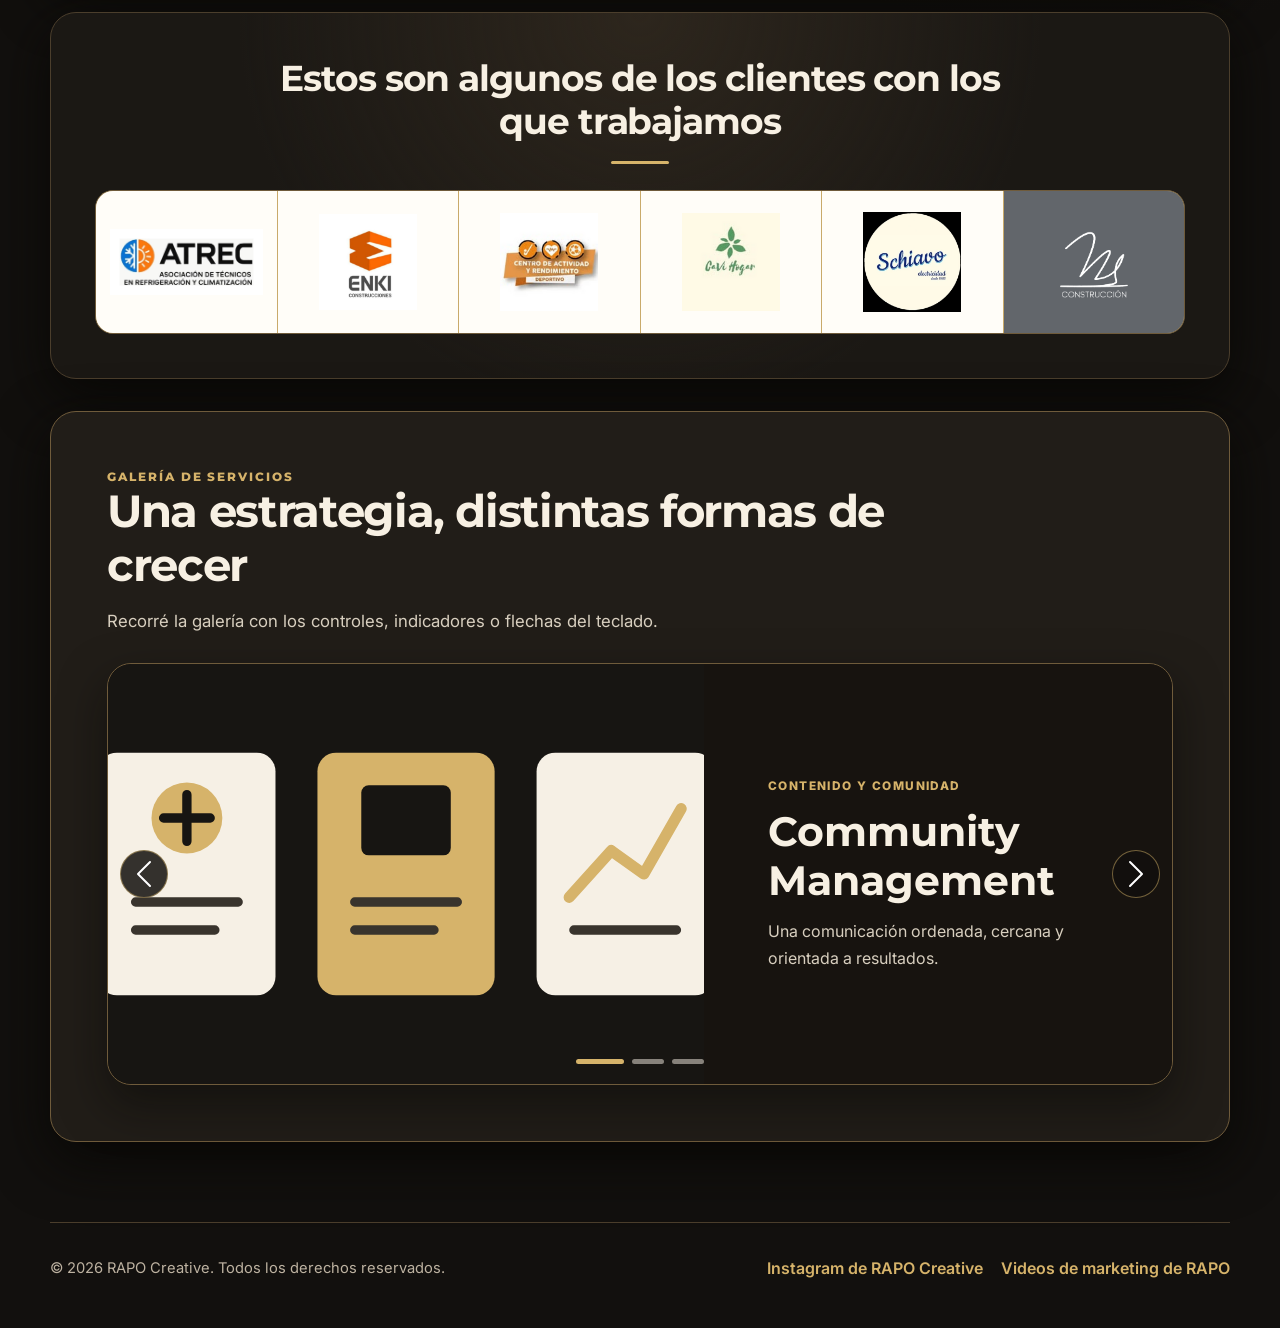
==== commit 816821e8: "feat: integrar animaciones en index.html" ====
--- a/index.html
+++ b/index.html
@@ -21,6 +21,7 @@
   <link rel="preconnect" href="https://fonts.gstatic.com" crossorigin>
   <link href="https://fonts.googleapis.com/css2?family=Inter:wght@400;500;600;700&amp;family=Montserrat:wght@600;700;800&amp;display=swap" rel="stylesheet">
   <link href="https://cdn.jsdelivr.net/npm/bootstrap@5.3.8/dist/css/bootstrap.min.css" rel="stylesheet" integrity="sha384-sRIl4kxILFvY47J16cr9ZwB07vP4J8+LH7qKQnuqkuIAvNWLzeN8tE5YBujZqJLB" crossorigin="anonymous">
+  <link rel="stylesheet" href="https://cdnjs.cloudflare.com/ajax/libs/animate.css/4.1.1/animate.min.css">
   <link rel="stylesheet" href="styles/styles.css">
   <title>Agencia de marketing digital en Rosario | RAPO Creative</title>
   <script type="application/ld+json">
@@ -74,7 +75,7 @@
 
   <main class="site-main" id="contenido-principal">
     <section class="hero-section">
-      <article class="hero-content">
+      <article class="hero-content animate__animated animate__fadeInUp">
         <p class="eyebrow-text">AGENCIA DE MARKETING DIGITAL EN ROSARIO</p>
         <h1 class="page-title">Estrategia digital para marcas que quieren crecer</h1>
         <p class="lead-text">En RAPO Creative unimos estrategia, community management y diseño web para impulsar negocios y creadoras de Rosario y toda Argentina.</p>
@@ -84,7 +85,7 @@
         </nav>
       </article>
 
-      <figure class="hero-figure">
+      <figure class="hero-figure rapo-enter">
         <img class="hero-image" src="assets/img/agencia-marketing-digital-rapo.svg" alt="Equipo de RAPO Creative trabajando en una estrategia de marketing digital" width="800" height="450" fetchpriority="high">
         <figcaption class="figure-caption">Estrategia, contenido y crecimiento para cada etapa de tu proyecto.</figcaption>
       </figure>
